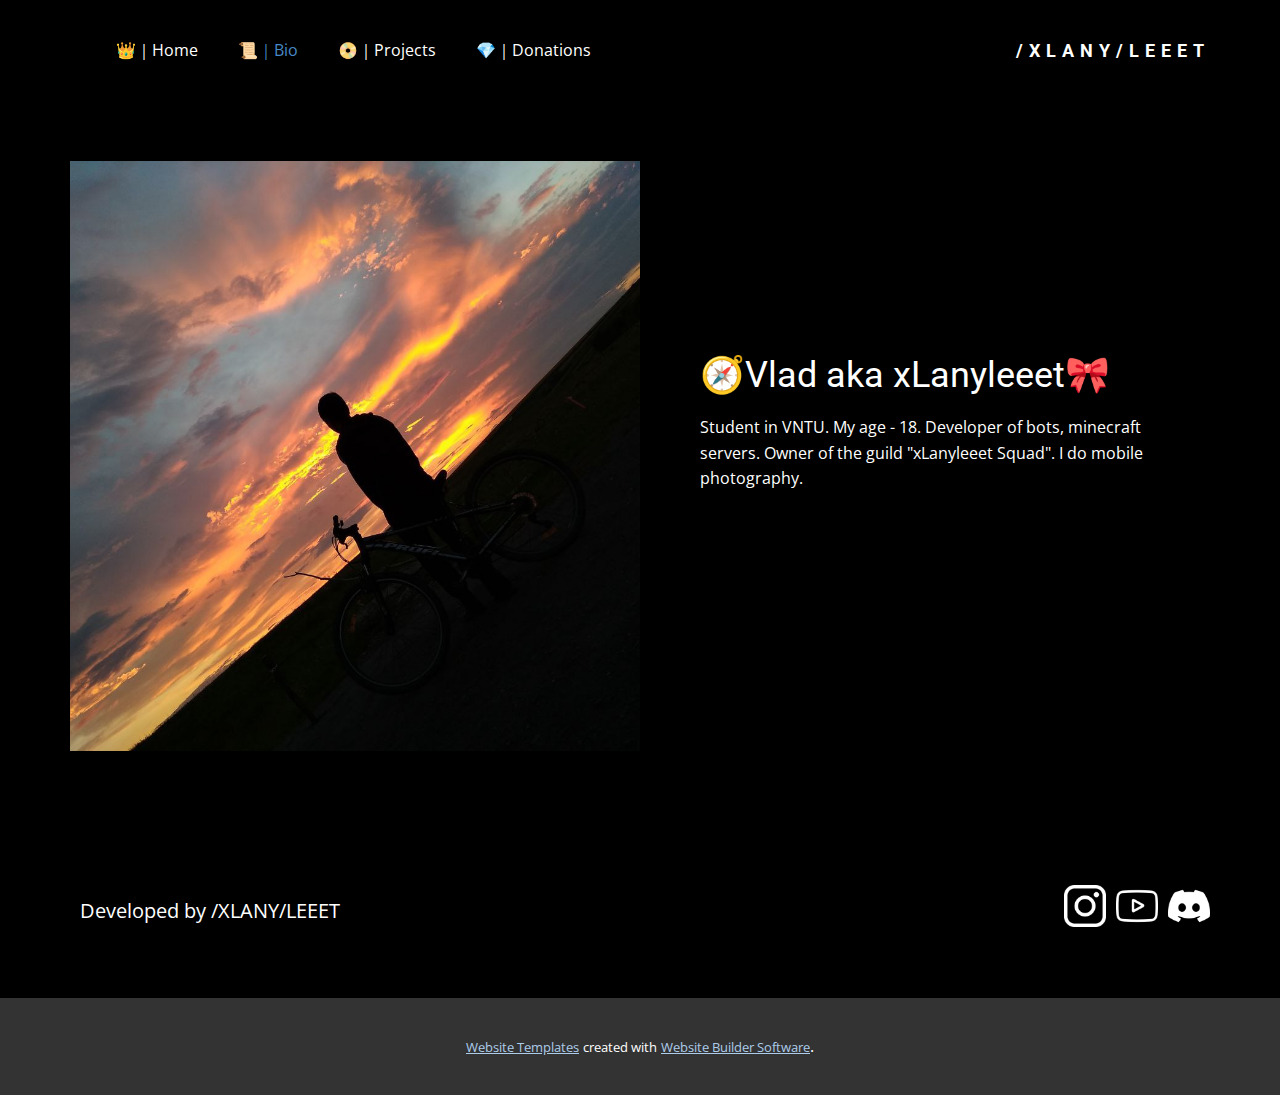
==== Bio.html @ 26a2226f "Initial commit" ====
<!DOCTYPE html>
<html style="font-size: 16px;">
  <head>
    <meta name="viewport" content="width=device-width, initial-scale=1.0">
    <meta charset="utf-8">
    <meta name="keywords" content="Vlad aka xLanyleeet">
    <meta name="description" content="">
    <title>Bio</title>
    <link rel="stylesheet" href="nicepage.css" media="screen">
<link rel="stylesheet" href="Bio.css" media="screen">
    <script class="u-script" type="text/javascript" src="jquery.js" defer=""></script>
    <script class="u-script" type="text/javascript" src="nicepage.js" defer=""></script>
    <meta name="generator" content="Nicepage 4.12.21, nicepage.com">
    <link id="u-theme-google-font" rel="stylesheet" href="https://fonts.googleapis.com/css?family=Roboto:100,100i,300,300i,400,400i,500,500i,700,700i,900,900i|Open+Sans:300,300i,400,400i,500,500i,600,600i,700,700i,800,800i">
    
    
    <script type="application/ld+json">{
		"@context": "http://schema.org",
		"@type": "Organization",
		"name": "",
		"sameAs": [
				"https://www.instagram.com/xlanyleeet/",
				"https://www.youtube.com/channel/UCoVCmU1dTSUk5gBky5Wm-VQ",
				"https://discord.com/invite/ke87meW5fx"
		]
}</script>
    <meta name="theme-color" content="#478ac9">
    <meta property="og:title" content="Bio">
    <meta property="og:type" content="website">
  </head>
  <body class="u-body u-xl-mode"><header class="u-align-center-sm u-align-center-xs u-black u-clearfix u-header u-header" id="sec-4c53"><div class="u-clearfix u-sheet u-sheet-1">
        <nav class="u-align-left u-menu u-menu-dropdown u-offcanvas u-offcanvas-shift u-menu-1" data-responsive-from="MD">
          <div class="menu-collapse" style="font-size: 1rem;">
            <a class="u-button-style u-nav-link" href="#" style="font-size: calc(1em + 8px);">
              <svg class="u-svg-link" preserveAspectRatio="xMidYMin slice" viewBox="0 0 302 302" style=""><use xmlns:xlink="http://www.w3.org/1999/xlink" xlink:href="#svg-8a8f"></use></svg>
              <svg xmlns="http://www.w3.org/2000/svg" xmlns:xlink="http://www.w3.org/1999/xlink" version="1.1" id="svg-8a8f" x="0px" y="0px" viewBox="0 0 302 302" style="enable-background:new 0 0 302 302;" xml:space="preserve" class="u-svg-content"><g><rect y="36" width="302" height="30"></rect><rect y="236" width="302" height="30"></rect><rect y="136" width="302" height="30"></rect>
</g><g></g><g></g><g></g><g></g><g></g><g></g><g></g><g></g><g></g><g></g><g></g><g></g><g></g><g></g><g></g></svg>
            </a>
          </div>
          <div class="u-custom-menu u-nav-container">
            <ul class="u-nav u-unstyled u-nav-1"><li class="u-nav-item"><a class="u-button-style u-nav-link u-text-active-palette-1-base u-text-hover-palette-2-base" href="XLANYLEEET.html" style="padding: 10px 20px;">👑｜Home</a>
</li><li class="u-nav-item"><a class="u-button-style u-nav-link u-text-active-palette-1-base u-text-hover-palette-2-base" href="Bio.html" style="padding: 10px 20px;">📜｜Bio</a>
</li><li class="u-nav-item"><a class="u-button-style u-nav-link u-text-active-palette-1-base u-text-hover-palette-2-base" href="Projects.html" style="padding: 10px 20px;">📀｜Projects</a>
</li><li class="u-nav-item"><a class="u-button-style u-nav-link u-text-active-palette-1-base u-text-hover-palette-2-base" href="Donations.html" style="padding: 10px 18px 10px 20px;">💎｜Donations</a>
</li></ul>
          </div>
          <div class="u-custom-menu u-nav-container-collapse">
            <div class="u-align-center u-black u-container-style u-inner-container-layout u-opacity u-opacity-95 u-sidenav">
              <div class="u-inner-container-layout u-sidenav-overflow">
                <div class="u-menu-close"></div>
                <ul class="u-align-center u-nav u-popupmenu-items u-unstyled u-nav-2"><li class="u-nav-item"><a class="u-button-style u-nav-link" href="XLANYLEEET.html">👑｜Home</a>
</li><li class="u-nav-item"><a class="u-button-style u-nav-link" href="Bio.html">📜｜Bio</a>
</li><li class="u-nav-item"><a class="u-button-style u-nav-link" href="Projects.html">📀｜Projects</a>
</li><li class="u-nav-item"><a class="u-button-style u-nav-link" href="Donations.html">💎｜Donations</a>
</li></ul>
              </div>
            </div>
            <div class="u-black u-menu-overlay u-opacity u-opacity-70"></div>
          </div>
        </nav>
        <h6 class="u-text u-text-default u-text-1">/xLany/leeet</h6>
      </div></header> 
    <section class="u-align-center u-black u-clearfix u-section-1" id="sec-dd72">
      <div class="u-clearfix u-sheet u-valign-middle-lg u-valign-middle-md u-valign-middle-xl u-sheet-1">
        <div class="u-clearfix u-expanded-width u-gutter-0 u-layout-wrap u-layout-wrap-1">
          <div class="u-layout" style="">
            <div class="u-layout-row" style="">
              <div class="u-align-left u-container-style u-image u-layout-cell u-left-cell u-size-30 u-size-xs-60 u-image-1" src="" data-image-width="1280" data-image-height="960">
                <div class="u-container-layout u-valign-middle u-container-layout-1" src=""></div>
              </div>
              <div class="u-align-left u-black u-container-style u-layout-cell u-right-cell u-size-30 u-size-xs-60 u-layout-cell-2">
                <div class="u-container-layout u-container-layout-2">
                  <h2 class="u-text u-text-default u-text-1">🧭Vlad aka xLanyleeet🎀</h2>
                  <p class="u-text u-text-2">Student in VNTU. My age - 18.&nbsp;Developer of bots, minecraft servers. Owner of the guild "xLanyleeet Squad". I do mobile photography.</p>
                </div>
              </div>
            </div>
          </div>
        </div>
      </div>
    </section>
    
    
    <footer class="u-align-center u-black u-clearfix u-footer u-footer" id="sec-fe33"><div class="u-clearfix u-sheet u-sheet-1">
        <div class="u-social-icons u-spacing-10 u-social-icons-1">
          <a class="u-social-url" title="instagram" target="_blank" href="https://www.instagram.com/xlanyleeet/"><span class="u-file-icon u-icon u-social-icon u-social-instagram u-icon-1"><img src="images/instagram.png" alt=""></span>
          </a>
          <a class="u-social-url" target="_blank" data-type="YouTube" title="YouTube" href="https://www.youtube.com/channel/UCoVCmU1dTSUk5gBky5Wm-VQ"><span class="u-file-icon u-icon u-social-icon u-social-youtube u-icon-2"><img src="images/youtube1.png" alt=""></span>
          </a>
          <a class="u-social-url" target="_blank" data-type="Custom" title="discord" href="https://discord.com/invite/ke87meW5fx"><span class="u-file-icon u-icon u-social-custom u-social-icon u-icon-3"><img src="images/discord.png" alt=""></span>
          </a>
        </div>
        <p class="u-small-text u-text u-text-variant u-text-1">Developed by /XLANY/LEEET</p>
      </div></footer>
    <section class="u-backlink u-clearfix u-grey-80">
      <a class="u-link" href="https://nicepage.com/website-templates" target="_blank">
        <span>Website Templates</span>
      </a>
      <p class="u-text">
        <span>created with</span>
      </p>
      <a class="u-link" href="" target="_blank">
        <span>Website Builder Software</span>
      </a>. 
    </section>
  </body>
</html>
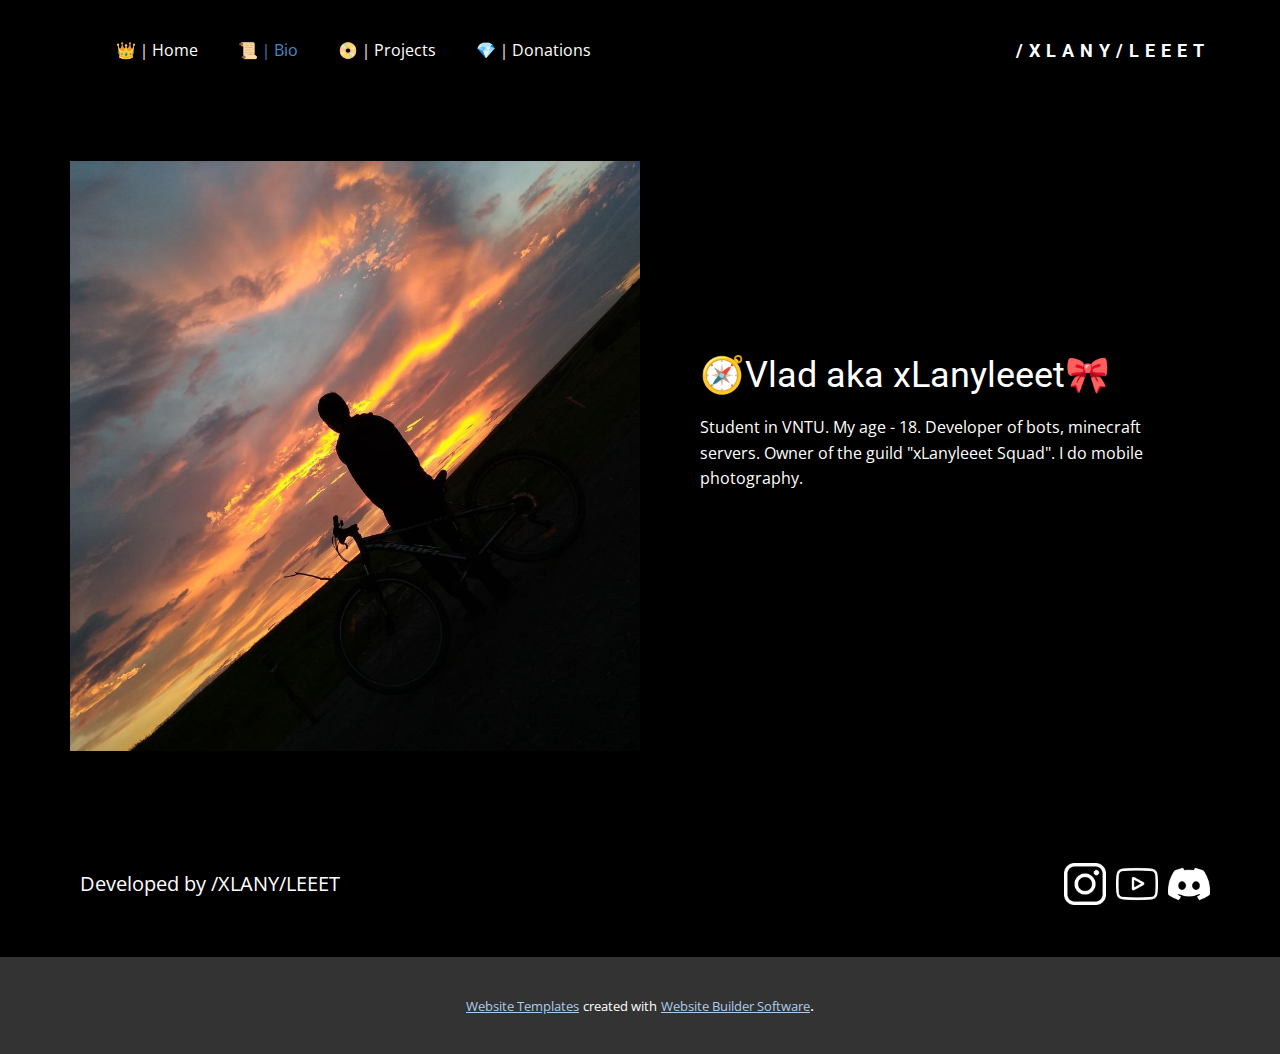
==== commit 638652ab: ";ljblkn;lknkn;l'" ====
--- a/Bio.html
+++ b/Bio.html
@@ -82,6 +82,7 @@
     
     
     <footer class="u-align-center u-black u-clearfix u-footer u-footer" id="sec-fe33"><div class="u-clearfix u-sheet u-sheet-1">
+        <p class="u-small-text u-text u-text-variant u-text-1">Developed by /XLANY/LEEET</p>
         <div class="u-social-icons u-spacing-10 u-social-icons-1">
           <a class="u-social-url" title="instagram" target="_blank" href="https://www.instagram.com/xlanyleeet/"><span class="u-file-icon u-icon u-social-icon u-social-instagram u-icon-1"><img src="images/instagram.png" alt=""></span>
           </a>
@@ -90,7 +91,6 @@
           <a class="u-social-url" target="_blank" data-type="Custom" title="discord" href="https://discord.com/invite/ke87meW5fx"><span class="u-file-icon u-icon u-social-custom u-social-icon u-icon-3"><img src="images/discord.png" alt=""></span>
           </a>
         </div>
-        <p class="u-small-text u-text u-text-variant u-text-1">Developed by /XLANY/LEEET</p>
       </div></footer>
     <section class="u-backlink u-clearfix u-grey-80">
       <a class="u-link" href="https://nicepage.com/website-templates" target="_blank">
--- a/nicepage.css
+++ b/nicepage.css
@@ -36716,7 +36716,12 @@
 }
 
 .u-footer .u-sheet-1 {
-  min-height: 187px;
+  min-height: 146px;
+}
+
+.u-footer .u-text-1 {
+  font-size: 1.25rem;
+  margin: 57px 861px 0 0;
 }
 
 .u-footer .u-social-icons-1 {
@@ -36725,7 +36730,7 @@
   min-height: 16px;
   width: 146px;
   min-width: 68px;
-  margin: 74px 0 0 auto;
+  margin: -37px 0 52px auto;
 }
 
 .u-footer .u-icon-1 {
@@ -36739,27 +36744,23 @@
 .u-footer .u-icon-3 {
   height: 100%;
 }
-
-.u-footer .u-text-1 {
-  font-size: 1.25rem;
-  margin: -32px 861px 60px 0;
-}
 @media (max-width: 1199px) {
   .u-footer .u-sheet-1 {
     min-height: 178px;
   }
 
+  .u-footer .u-text-1 {
+    width: auto;
+    margin-top: 84px;
+    margin-right: 615px;
+    margin-left: 38px;
+  }
+
   .u-footer .u-social-icons-1 {
     width: 146px;
-    margin-top: 68px;
+    margin-top: -48px;
     margin-right: 29px;
-  }
-
-  .u-footer .u-text-1 {
-    width: auto;
-    margin-top: -26px;
-    margin-right: 615px;
-    margin-left: 38px;
+    margin-bottom: 60px;
   }
 }
 @media (max-width: 991px) {
@@ -36768,9 +36769,14 @@
   }
 
   .u-footer .u-text-1 {
-    margin-top: -31px;
+    margin-top: 79px;
+    margin-right: 434px;
     margin-left: 0;
-    margin-right: 434px;
+  }
+
+  .u-footer .u-social-icons-1 {
+    margin-top: -43px;
+    margin-bottom: 58px;
   }
 }
 @media (max-width: 767px) {
@@ -36778,27 +36784,35 @@
     min-height: 131px;
   }
 
+  .u-footer .u-text-1 {
+    margin-top: 50px;
+    margin-right: 270px;
+  }
+
   .u-footer .u-social-icons-1 {
-    margin-top: 45px;
+    margin-top: -37px;
     margin-right: 15px;
-  }
-
-  .u-footer .u-text-1 {
-    margin-top: -37px;
-    margin-right: 270px;
-    margin-bottom: 50px;
+    margin-bottom: 45px;
   }
 }
 @media (max-width: 575px) {
   .u-footer .u-sheet-1 {
     min-height: 143px;
+  }
+
+  .u-footer .u-text-1 {
+    width: 270px;
+    margin-top: 21px;
+    margin-left: auto;
+    margin-right: auto;
   }
 
   .u-footer .u-social-icons-1 {
     height: 33px;
     width: 120px;
-    margin-top: 74px;
+    margin-top: 21px;
     margin-right: auto;
+    margin-bottom: 35px;
   }
 
   .u-footer .u-icon-1 {
@@ -36811,11 +36825,6 @@
 
   .u-footer .u-icon-3 {
     height: 33px;
-  }
-
-  .u-footer .u-text-1 {
-    width: 270px;
-    margin: -86px auto 60px;
   }
 }
 
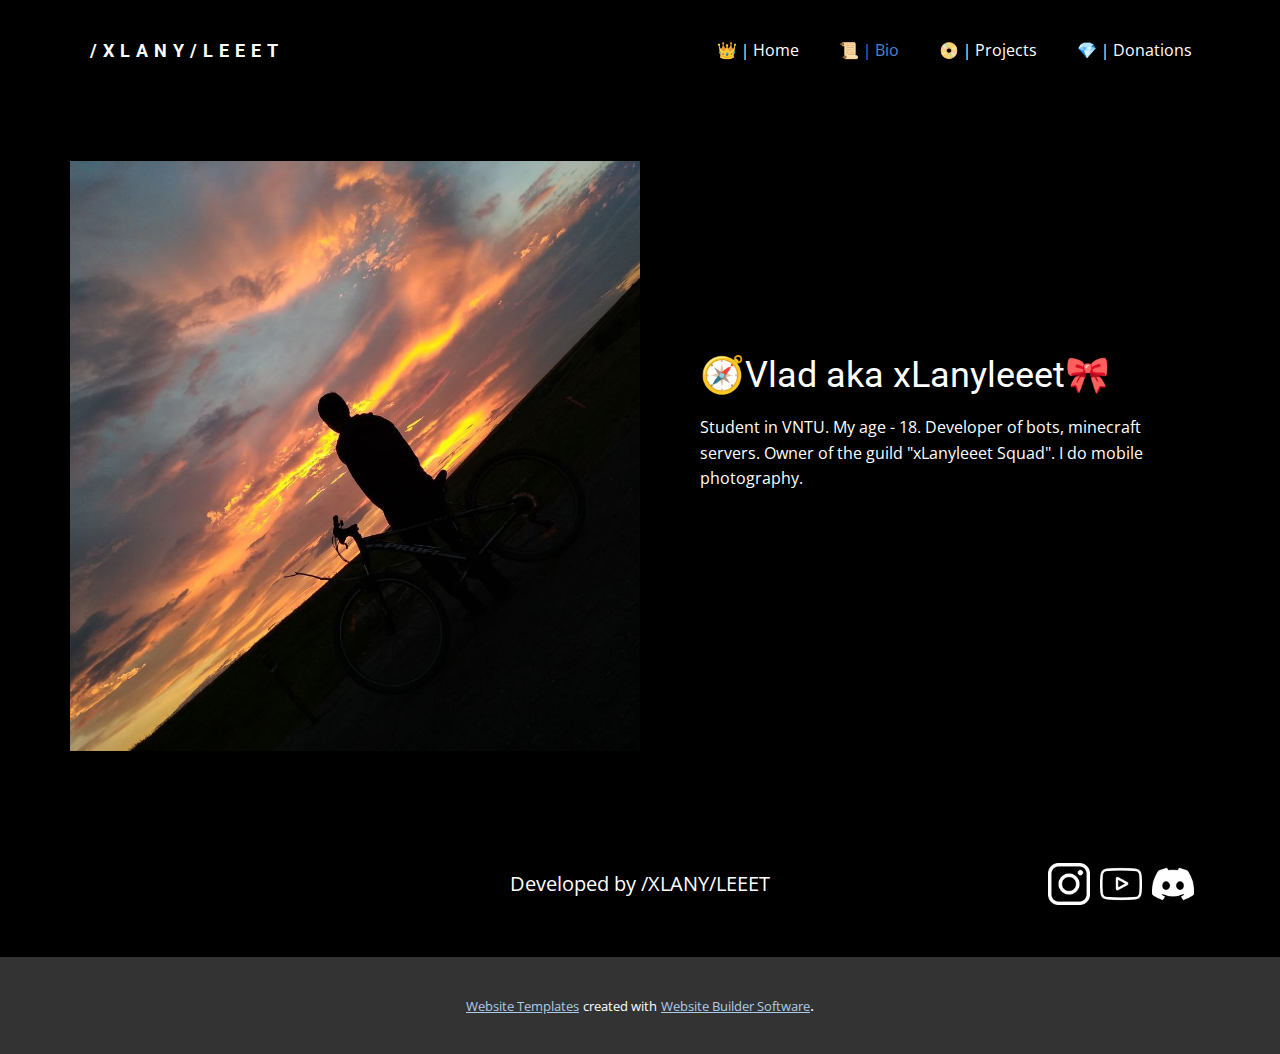
==== commit 0cee9b28: "dfvdsg" ====
--- a/Bio.html
+++ b/Bio.html
@@ -82,7 +82,6 @@
     
     
     <footer class="u-align-center u-black u-clearfix u-footer u-footer" id="sec-fe33"><div class="u-clearfix u-sheet u-sheet-1">
-        <p class="u-small-text u-text u-text-variant u-text-1">Developed by /XLANY/LEEET</p>
         <div class="u-social-icons u-spacing-10 u-social-icons-1">
           <a class="u-social-url" title="instagram" target="_blank" href="https://www.instagram.com/xlanyleeet/"><span class="u-file-icon u-icon u-social-icon u-social-instagram u-icon-1"><img src="images/instagram.png" alt=""></span>
           </a>
@@ -91,6 +90,7 @@
           <a class="u-social-url" target="_blank" data-type="Custom" title="discord" href="https://discord.com/invite/ke87meW5fx"><span class="u-file-icon u-icon u-social-custom u-social-icon u-icon-3"><img src="images/discord.png" alt=""></span>
           </a>
         </div>
+        <p class="u-small-text u-text u-text-variant u-text-1">Developed by /XLANY/LEEET</p>
       </div></footer>
     <section class="u-backlink u-clearfix u-grey-80">
       <a class="u-link" href="https://nicepage.com/website-templates" target="_blank">
--- a/nicepage.css
+++ b/nicepage.css
@@ -36636,7 +36636,7 @@
 }
 
 .u-header .u-menu-1 {
-  margin: 32px auto 0 26px;
+  margin: 32px 0 0 auto;
 }
 
 .u-header .u-nav-1 {
@@ -36652,16 +36652,13 @@
   font-weight: 700;
   letter-spacing: 6px;
   font-size: 1.125rem;
-  margin: -28px 0 39px auto;
+  margin: -28px auto 39px 20px;
 }
 @media (max-width: 1199px) {
-  .u-header .u-menu-1 {
-    margin-left: 26px;
-  }
-
   .u-header .u-text-1 {
     width: auto;
     margin-top: -28px;
+    margin-left: 20px;
   }
 }
 @media (max-width: 991px) {
@@ -36671,13 +36668,15 @@
 
   .u-header .u-menu-1 {
     width: auto;
-    margin-top: 31px;
+    margin-top: 37px;
+    margin-right: auto;
     margin-left: 0;
   }
 
   .u-header .u-text-1 {
     font-size: 1.5rem;
-    margin-top: -24px;
+    margin-top: -30px;
+    margin-left: auto;
   }
 }
 @media (max-width: 767px) {
@@ -36691,8 +36690,6 @@
   }
 
   .u-header .u-text-1 {
-    margin-top: -30px;
-    margin-right: auto;
     margin-bottom: 42px;
   }
 }
@@ -36707,7 +36704,8 @@
   }
 
   .u-header .u-text-1 {
-    margin-top: -24px;
+    margin-top: -28px;
+    margin-right: 40px;
     margin-bottom: 40px;
   }
 }
@@ -36717,11 +36715,6 @@
 
 .u-footer .u-sheet-1 {
   min-height: 146px;
-}
-
-.u-footer .u-text-1 {
-  font-size: 1.25rem;
-  margin: 57px 861px 0 0;
 }
 
 .u-footer .u-social-icons-1 {
@@ -36730,7 +36723,7 @@
   min-height: 16px;
   width: 146px;
   min-width: 68px;
-  margin: -37px 0 52px auto;
+  margin: 52px 16px 0 auto;
 }
 
 .u-footer .u-icon-1 {
@@ -36744,87 +36737,55 @@
 .u-footer .u-icon-3 {
   height: 100%;
 }
+
+.u-footer .u-text-1 {
+  font-size: 1.25rem;
+  width: 279px;
+  margin: -37px auto 57px;
+}
 @media (max-width: 1199px) {
-  .u-footer .u-sheet-1 {
-    min-height: 178px;
+  .u-footer .u-social-icons-1 {
+    width: 146px;
+    margin-top: 139px;
   }
 
   .u-footer .u-text-1 {
     width: auto;
-    margin-top: 84px;
-    margin-right: 615px;
-    margin-left: 38px;
-  }
-
+    margin: -97px 615px 60px 38px;
+  }
+}
+@media (max-width: 991px) {
   .u-footer .u-social-icons-1 {
-    width: 146px;
-    margin-top: -48px;
-    margin-right: 29px;
-    margin-bottom: 60px;
-  }
-}
-@media (max-width: 991px) {
-  .u-footer .u-sheet-1 {
-    min-height: 76px;
+    margin-top: 202px;
   }
 
   .u-footer .u-text-1 {
-    margin-top: 79px;
-    margin-right: 434px;
-    margin-left: 0;
-  }
-
+    margin: -165px 434px 57px auto;
+  }
+}
+@media (max-width: 767px) {
   .u-footer .u-social-icons-1 {
-    margin-top: -43px;
-    margin-bottom: 58px;
-  }
-}
-@media (max-width: 767px) {
-  .u-footer .u-sheet-1 {
-    min-height: 131px;
+    margin-top: 126px;
   }
 
   .u-footer .u-text-1 {
-    margin-top: 50px;
+    margin-top: -118px;
     margin-right: 270px;
-  }
-
+    margin-bottom: 60px;
+  }
+}
+@media (max-width: 575px) {
   .u-footer .u-social-icons-1 {
-    margin-top: -37px;
-    margin-right: 15px;
-    margin-bottom: 45px;
-  }
-}
-@media (max-width: 575px) {
-  .u-footer .u-sheet-1 {
-    min-height: 143px;
+    height: 42px;
+    width: 146px;
+    margin-top: 76px;
+    margin-right: auto;
   }
 
   .u-footer .u-text-1 {
-    width: 270px;
-    margin-top: 21px;
-    margin-left: auto;
-    margin-right: auto;
-  }
-
-  .u-footer .u-social-icons-1 {
-    height: 33px;
-    width: 120px;
-    margin-top: 21px;
-    margin-right: auto;
-    margin-bottom: 35px;
-  }
-
-  .u-footer .u-icon-1 {
-    height: 34px;
-  }
-
-  .u-footer .u-icon-2 {
-    height: 34px;
-  }
-
-  .u-footer .u-icon-3 {
-    height: 33px;
+    margin-top: -89px;
+    margin-right: 23px;
+    margin-left: 47px;
   }
 }
 
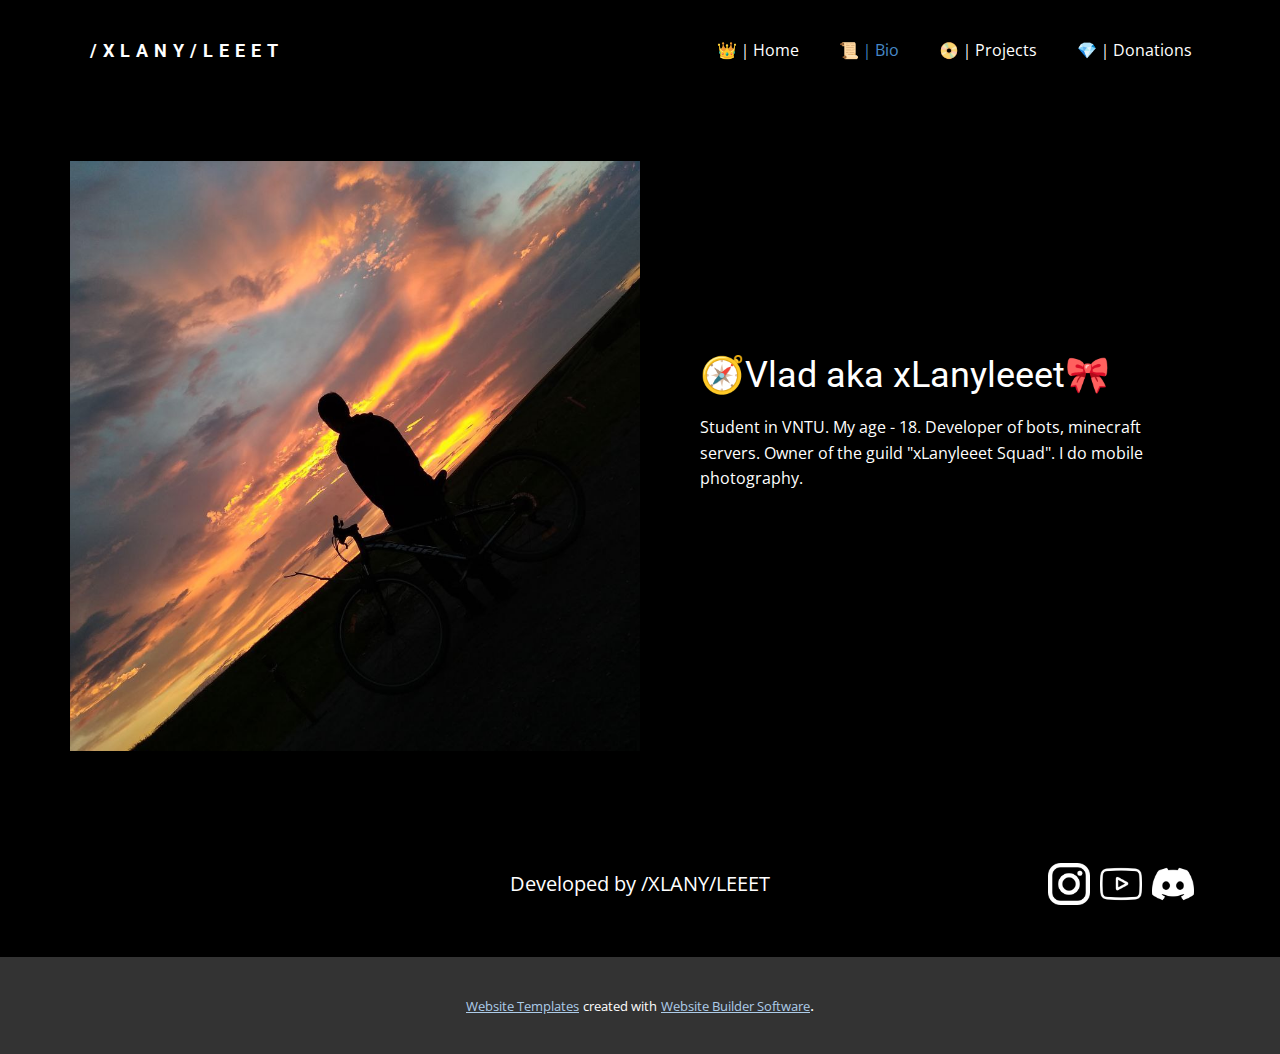
==== commit 04f806e5: "12321312321" ====
--- a/Bio.html
+++ b/Bio.html
@@ -83,11 +83,11 @@
     
     <footer class="u-align-center u-black u-clearfix u-footer u-footer" id="sec-fe33"><div class="u-clearfix u-sheet u-sheet-1">
         <div class="u-social-icons u-spacing-10 u-social-icons-1">
-          <a class="u-social-url" title="instagram" target="_blank" href="https://www.instagram.com/xlanyleeet/"><span class="u-file-icon u-icon u-social-icon u-social-instagram u-icon-1"><img src="images/instagram.png" alt=""></span>
+          <a class="u-social-url" title="instagram" target="_blank" href="https://www.instagram.com/xlanyleeet/"><span class="u-file-icon u-icon u-social-icon u-social-instagram u-text-white u-icon-1"><img src="images/1.png" alt=""></span>
           </a>
-          <a class="u-social-url" target="_blank" data-type="YouTube" title="YouTube" href="https://www.youtube.com/channel/UCoVCmU1dTSUk5gBky5Wm-VQ"><span class="u-file-icon u-icon u-social-icon u-social-youtube u-icon-2"><img src="images/youtube1.png" alt=""></span>
+          <a class="u-social-url" target="_blank" data-type="YouTube" title="YouTube" href="https://www.youtube.com/channel/UCoVCmU1dTSUk5gBky5Wm-VQ"><span class="u-file-icon u-icon u-social-icon u-social-youtube u-text-white u-icon-2"><img src="images/2.png" alt=""></span>
           </a>
-          <a class="u-social-url" target="_blank" data-type="Custom" title="discord" href="https://discord.com/invite/ke87meW5fx"><span class="u-file-icon u-icon u-social-custom u-social-icon u-icon-3"><img src="images/discord.png" alt=""></span>
+          <a class="u-social-url" target="_blank" data-type="Custom" title="discord" href="https://discord.com/invite/ke87meW5fx"><span class="u-file-icon u-icon u-social-custom u-social-icon u-text-white u-icon-3"><img src="images/3.png" alt=""></span>
           </a>
         </div>
         <p class="u-small-text u-text u-text-variant u-text-1">Developed by /XLANY/LEEET</p>
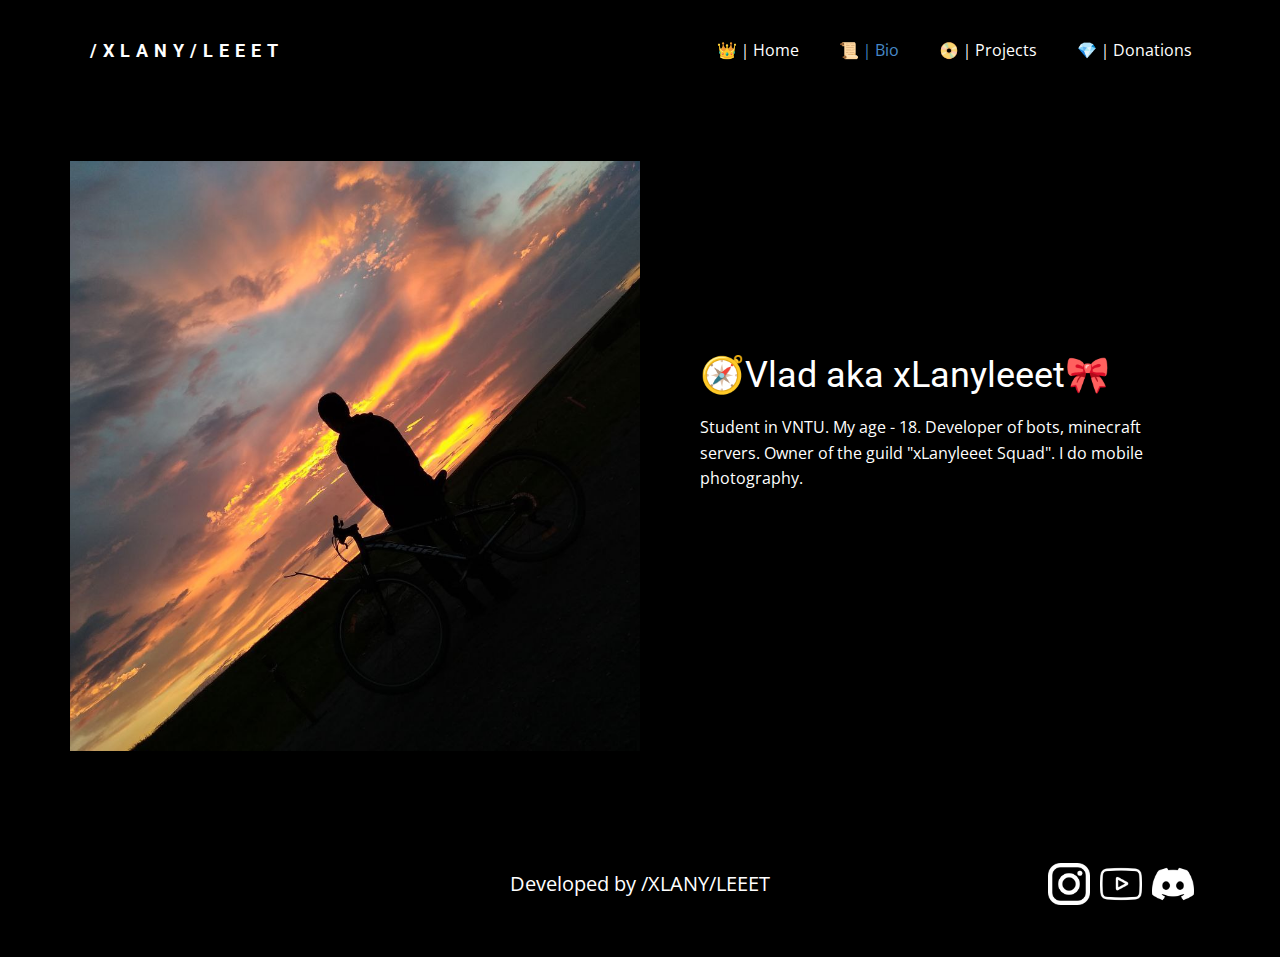
==== commit f68c5d14: "123" ====
--- a/Bio.html
+++ b/Bio.html
@@ -92,16 +92,5 @@
         </div>
         <p class="u-small-text u-text u-text-variant u-text-1">Developed by /XLANY/LEEET</p>
       </div></footer>
-    <section class="u-backlink u-clearfix u-grey-80">
-      <a class="u-link" href="https://nicepage.com/website-templates" target="_blank">
-        <span>Website Templates</span>
-      </a>
-      <p class="u-text">
-        <span>created with</span>
-      </p>
-      <a class="u-link" href="" target="_blank">
-        <span>Website Builder Software</span>
-      </a>. 
-    </section>
   </body>
 </html>